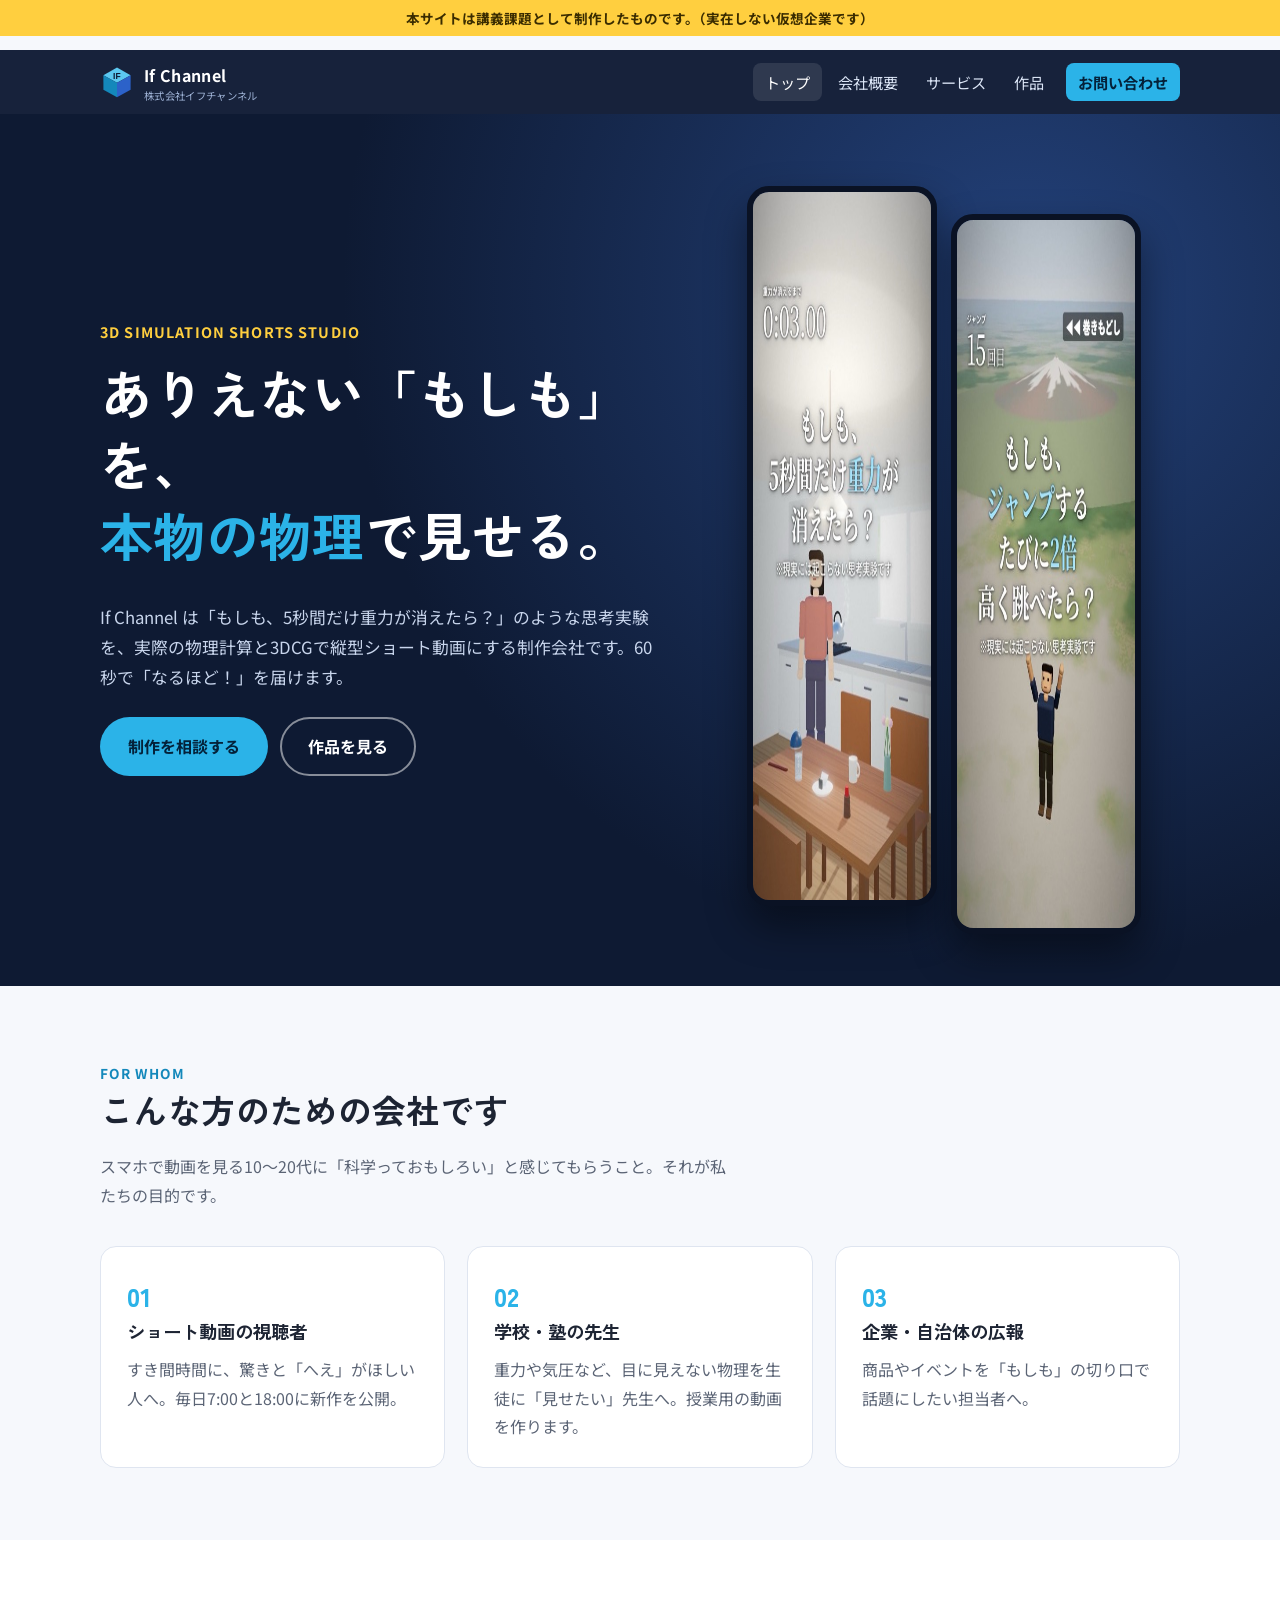
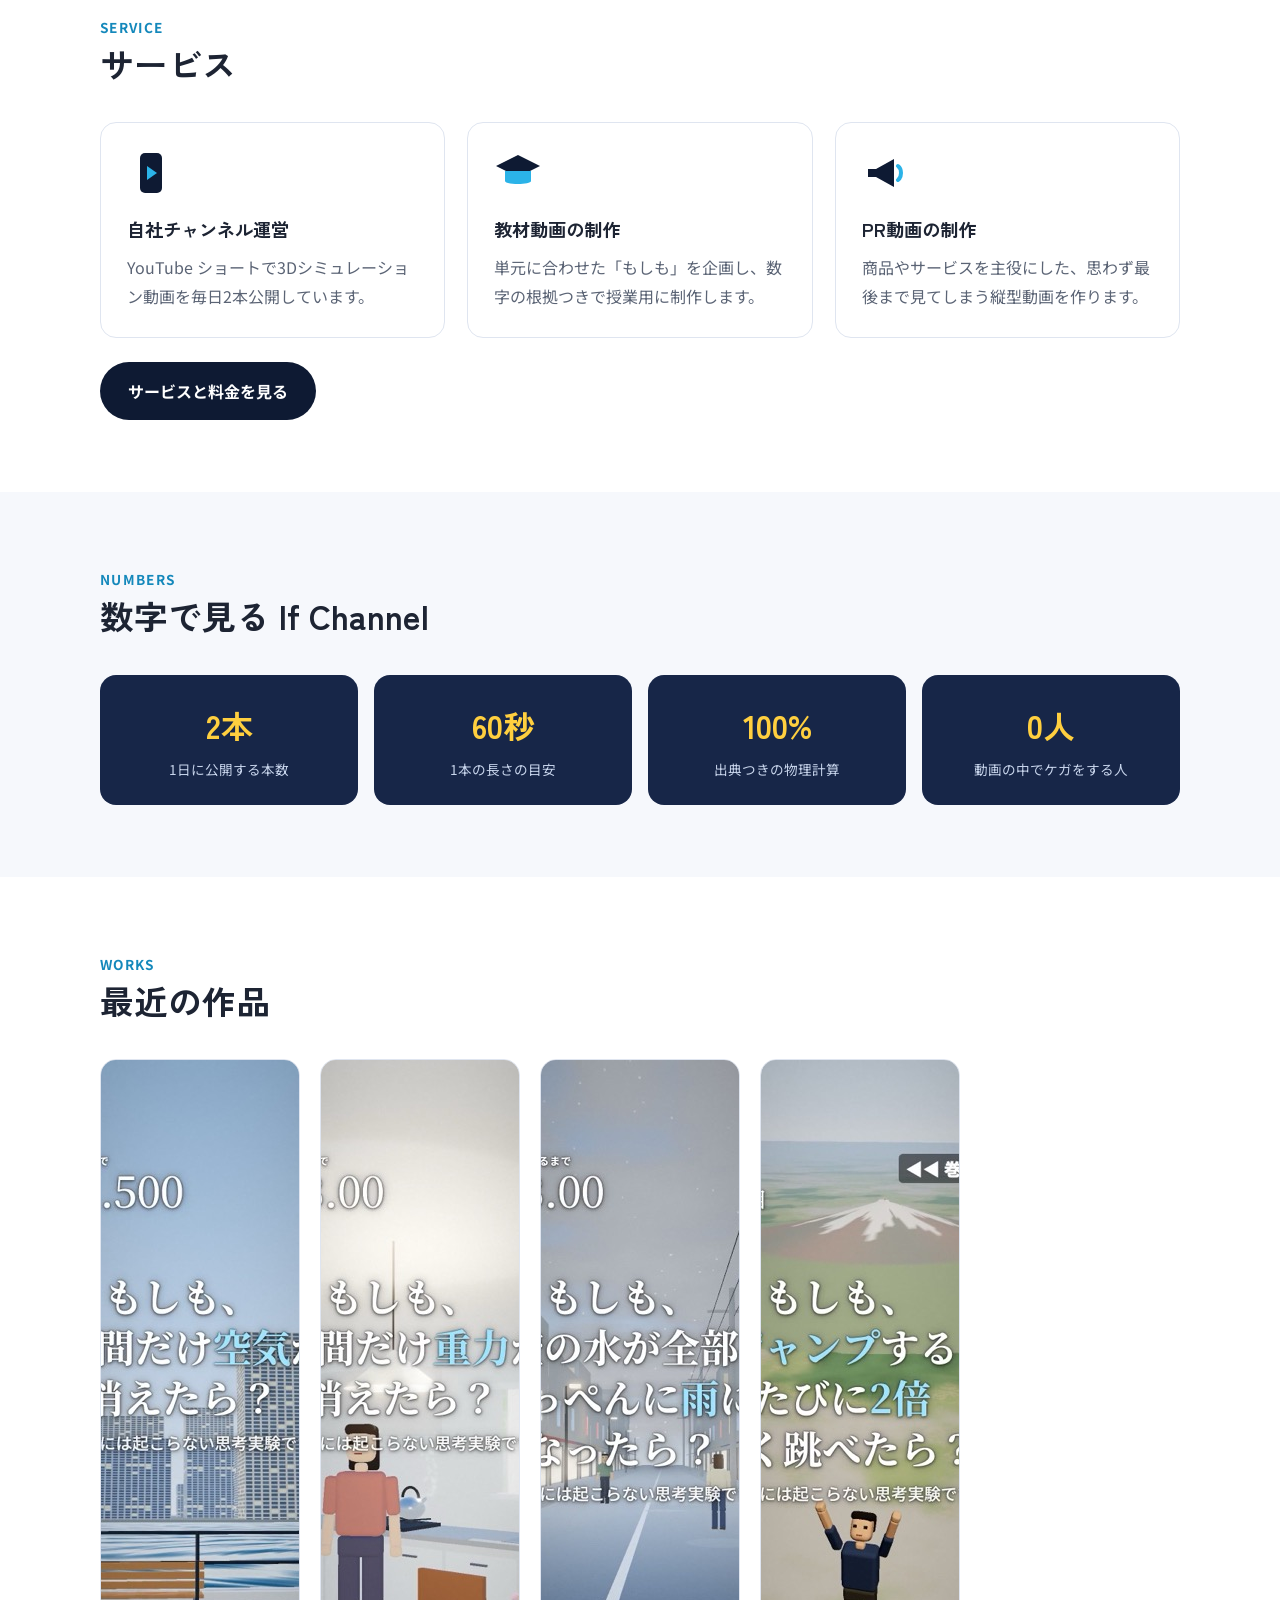
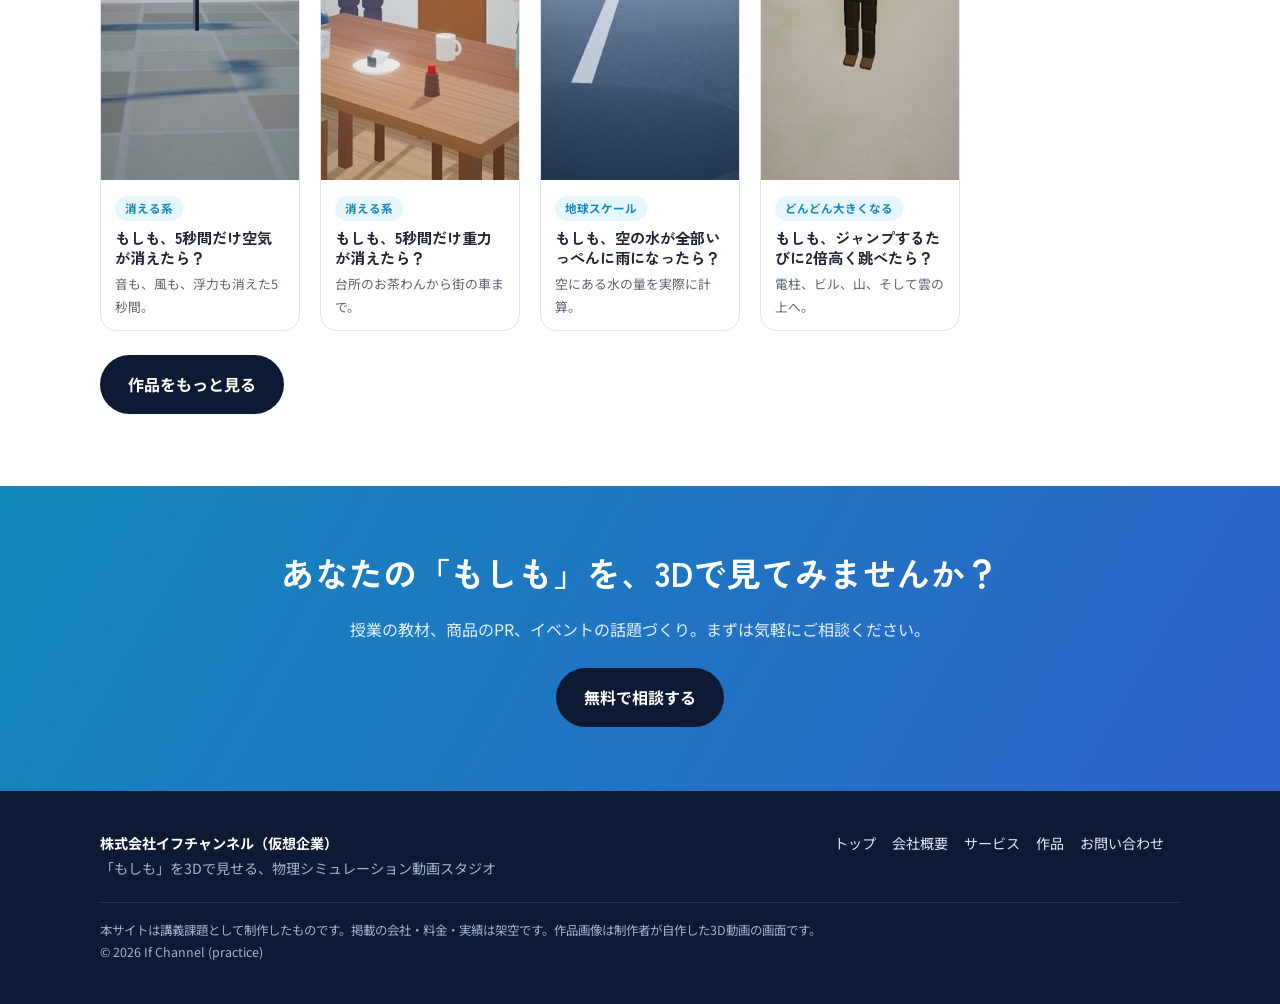
==== index.html @ f94fece5 "【実習】If Channel 仮想企業サイト（講義課題） Co-Authored-By: Claude Opus 5.5 <noreply@anthropic.com>" ====
<!doctype html>
<html lang="ja">
<head>
<meta charset="utf-8">
<meta name="viewport" content="width=device-width, initial-scale=1">
<title>【実習】トップ｜If Channel（株式会社イフチャンネル）</title>
<meta name="description" content="「もしも」を本物の物理で3Dにする、ショート動画スタジオ If Channel（講義課題の仮想企業）">
<link rel="preconnect" href="https://fonts.googleapis.com">
<link rel="preconnect" href="https://fonts.gstatic.com" crossorigin>
<link href="https://fonts.googleapis.com/css2?family=Noto+Sans+JP:wght@400;700&family=Zen+Kaku+Gothic+New:wght@700;900&display=swap" rel="stylesheet">
<link rel="stylesheet" href="style.css">
</head>
<body>
<p class="notice">本サイトは講義課題として制作したものです。（実在しない仮想企業です）</p>
<header class="site-header">
  <div class="wrap">
    <a class="logo" href="index.html"><svg viewBox="0 0 40 40" aria-hidden="true">
<polygon points="20,3 36,12 20,21 4,12" fill="#5cc8f0"/>
<polygon points="4,12 20,21 20,38 4,29" fill="#1488bb"/>
<polygon points="36,12 20,21 20,38 36,29" fill="#2c62c9"/>
<text x="20" y="17" text-anchor="middle" font-size="10" font-weight="900" fill="#0e1a33" font-family="sans-serif">IF</text>
</svg><span>If Channel<small>株式会社イフチャンネル</small></span></a>
    <button class="menu-btn" aria-expanded="false" aria-controls="nav">メニュー</button>
    <nav class="nav" id="nav"><ul><li><a href="index.html" aria-current="page">トップ</a></li><li><a href="about.html">会社概要</a></li><li><a href="service.html">サービス</a></li><li><a href="works.html">作品</a></li><li><a class="nav-cta" href="contact.html">お問い合わせ</a></li></ul></nav>
  </div>
</header>
<main>

<section class="hero">
  <div class="wrap">
    <div>
      <span class="eyebrow">3D SIMULATION SHORTS STUDIO</span>
      <h1>ありえない「もしも」を、<br><em>本物の物理</em>で見せる。</h1>
      <p class="lead">If Channel は「もしも、5秒間だけ重力が消えたら？」のような思考実験を、実際の物理計算と3DCGで縦型ショート動画にする制作会社です。60秒で「なるほど！」を届けます。</p>
      <div class="btns"><a class="btn btn-primary" href="contact.html">制作を相談する</a><a class="btn btn-ghost" href="works.html">作品を見る</a></div>
    </div>
    <div class="hero-phones">
      <img class="phone" src="img/gravity.jpg" alt="3D動画「もしも、5秒間だけ重力が消えたら？」の画面" width="405" height="720">
      <img class="phone" src="img/jump.jpg" alt="3D動画「もしも、ジャンプするたびに2倍高く跳べたら？」の画面" width="405" height="720">
    </div>
  </div>
</section>

<section>
  <div class="wrap">
    <div class="section-head"><span class="label">FOR WHOM</span><h2>こんな方のための会社です</h2>
    <p>スマホで動画を見る10〜20代に「科学っておもしろい」と感じてもらうこと。それが私たちの目的です。</p></div>
    <div class="grid-3">
      <div class="card"><div class="num">01</div><h3>ショート動画の視聴者</h3><p>すき間時間に、驚きと「へえ」がほしい人へ。毎日7:00と18:00に新作を公開。</p></div>
      <div class="card"><div class="num">02</div><h3>学校・塾の先生</h3><p>重力や気圧など、目に見えない物理を生徒に「見せたい」先生へ。授業用の動画を作ります。</p></div>
      <div class="card"><div class="num">03</div><h3>企業・自治体の広報</h3><p>商品やイベントを「もしも」の切り口で話題にしたい担当者へ。</p></div>
    </div>
  </div>
</section>

<section class="alt">
  <div class="wrap">
    <div class="section-head"><span class="label">SERVICE</span><h2>サービス</h2></div>
    <div class="grid-3">
      <div class="card"><svg class="icon" viewBox="0 0 48 48"><rect x="13" y="4" width="22" height="40" rx="5" fill="#0e1a33"/><polygon points="20,17 30,24 20,31" fill="#2bb3e8"/></svg><h3>自社チャンネル運営</h3><p>YouTube ショートで3Dシミュレーション動画を毎日2本公開しています。</p></div>
      <div class="card"><svg class="icon" viewBox="0 0 48 48"><polygon points="24,6 46,17 24,28 2,17" fill="#0e1a33"/><path d="M11 22v10c0 4 26 4 26 0V22" fill="#2bb3e8"/></svg><h3>教材動画の制作</h3><p>単元に合わせた「もしも」を企画し、数字の根拠つきで授業用に制作します。</p></div>
      <div class="card"><svg class="icon" viewBox="0 0 48 48"><path d="M6 20h8l18-10v28L14 28H6z" fill="#0e1a33"/><path d="M36 17c4 3 4 11 0 14" stroke="#2bb3e8" stroke-width="4" fill="none" stroke-linecap="round"/></svg><h3>PR動画の制作</h3><p>商品やサービスを主役にした、思わず最後まで見てしまう縦型動画を作ります。</p></div>
    </div>
    <div class="btns"><a class="btn btn-dark" href="service.html">サービスと料金を見る</a></div>
  </div>
</section>

<section>
  <div class="wrap">
    <div class="section-head"><span class="label">NUMBERS</span><h2>数字で見る If Channel</h2></div>
    <div class="stats">
      <div class="stat"><b>2本</b><span>1日に公開する本数</span></div>
      <div class="stat"><b>60秒</b><span>1本の長さの目安</span></div>
      <div class="stat"><b>100%</b><span>出典つきの物理計算</span></div>
      <div class="stat"><b>0人</b><span>動画の中でケガをする人</span></div>
    </div>
  </div>
</section>

<section class="alt">
  <div class="wrap">
    <div class="section-head"><span class="label">WORKS</span><h2>最近の作品</h2></div>
    <div class="works"><article class="work"><img src="img/air.jpg" alt="3D動画「もしも、5秒間だけ空気が消えたら？」の画面" loading="lazy" width="405" height="720"><div><span class="tag">消える系</span><h3>もしも、5秒間だけ空気が消えたら？</h3><p>音も、風も、浮力も消えた5秒間。</p></div></article><article class="work"><img src="img/gravity.jpg" alt="3D動画「もしも、5秒間だけ重力が消えたら？」の画面" loading="lazy" width="405" height="720"><div><span class="tag">消える系</span><h3>もしも、5秒間だけ重力が消えたら？</h3><p>台所のお茶わんから街の車まで。</p></div></article><article class="work"><img src="img/rain.jpg" alt="3D動画「もしも、空の水が全部いっぺんに雨になったら？」の画面" loading="lazy" width="405" height="720"><div><span class="tag">地球スケール</span><h3>もしも、空の水が全部いっぺんに雨になったら？</h3><p>空にある水の量を実際に計算。</p></div></article><article class="work"><img src="img/jump.jpg" alt="3D動画「もしも、ジャンプするたびに2倍高く跳べたら？」の画面" loading="lazy" width="405" height="720"><div><span class="tag">どんどん大きくなる</span><h3>もしも、ジャンプするたびに2倍高く跳べたら？</h3><p>電柱、ビル、山、そして雲の上へ。</p></div></article></div>
    <div class="btns"><a class="btn btn-dark" href="works.html">作品をもっと見る</a></div>
  </div>
</section>
<section class="cta-band">
  <div class="wrap">
    <h2>あなたの「もしも」を、3Dで見てみませんか？</h2>
    <p>授業の教材、商品のPR、イベントの話題づくり。まずは気軽にご相談ください。</p>
    <div class="btns" style="justify-content:center"><a class="btn btn-dark" href="contact.html">無料で相談する</a></div>
  </div>
</section>

</main>
<footer class="site-footer">
  <div class="wrap">
    <div><b style="color:#fff">株式会社イフチャンネル（仮想企業）</b><br>「もしも」を3Dで見せる、物理シミュレーション動画スタジオ</div>
    <div><a href="index.html">トップ</a><a href="about.html">会社概要</a><a href="service.html">サービス</a><a href="works.html">作品</a><a href="contact.html">お問い合わせ</a></div>
    <p class="copy">本サイトは講義課題として制作したものです。掲載の会社・料金・実績は架空です。作品画像は制作者が自作した3D動画の画面です。<br>&copy; 2026 If Channel (practice)</p>
  </div>
</footer>
<script>
const b=document.querySelector('.menu-btn'),n=document.getElementById('nav');
b.addEventListener('click',()=>{const o=n.classList.toggle('open');b.setAttribute('aria-expanded',o);b.textContent=o?'閉じる':'メニュー';});
</script>
</body>
</html>
---- style.css ----
/* If Channel 仮想企業サイト（講義課題） */
:root {
  --navy: #0e1a33;
  --navy-2: #172648;
  --ink: #1d2433;
  --muted: #5b6475;
  --bg: #f6f8fc;
  --card: #ffffff;
  --line: #dfe5f0;
  --cyan: #2bb3e8;
  --cyan-d: #1488bb;
  --yellow: #ffcf3f;
  --radius: 16px;
  --max: 1120px;
}
* { box-sizing: border-box; }
html { scroll-behavior: smooth; }
body {
  margin: 0;
  font-family: "Noto Sans JP", system-ui, sans-serif;
  color: var(--ink);
  background: var(--bg);
  line-height: 1.8;
  font-size: 16px;
}
img { max-width: 100%; display: block; }
a { color: var(--cyan-d); }
h1, h2, h3 { font-family: "Zen Kaku Gothic New", "Noto Sans JP", sans-serif; line-height: 1.35; margin: 0 0 .6em; }
h2 { font-size: clamp(1.5rem, 3.2vw, 2.1rem); }
h3 { font-size: 1.15rem; }
p { margin: 0 0 1em; }
.wrap { max-width: var(--max); margin: 0 auto; padding: 0 20px; }

/* 実習表示 */
.notice {
  background: var(--yellow);
  color: #3a2c00;
  font-size: .85rem;
  text-align: center;
  padding: 6px 16px;
  font-weight: 700;
}

/* ヘッダー */
.site-header {
  position: sticky; top: 0; z-index: 50;
  background: rgba(14, 26, 51, .96);
  backdrop-filter: blur(6px);
}
.site-header .wrap { display: flex; align-items: center; justify-content: space-between; height: 64px; }
.logo { display: flex; align-items: center; gap: 10px; color: #fff; text-decoration: none; font-weight: 700; letter-spacing: .02em; }
.logo svg { width: 34px; height: 34px; }
.logo small { display: block; font-size: .65rem; color: #9fb3d6; font-weight: 400; line-height: 1.2; }
.nav ul { list-style: none; display: flex; gap: 4px; margin: 0; padding: 0; align-items: center; }
.nav a { color: #dce6f7; text-decoration: none; padding: 8px 12px; border-radius: 8px; font-size: .95rem; }
.nav a:hover, .nav a[aria-current="page"] { color: #fff; background: rgba(255,255,255,.1); }
.nav a.nav-cta { background: var(--cyan); color: #04223a; font-weight: 700; margin-left: 6px; }
.nav a.nav-cta:hover { background: #5cc8f0; }
.menu-btn { display: none; background: none; border: 1px solid rgba(255,255,255,.3); color: #fff; border-radius: 8px; padding: 6px 12px; font-size: .9rem; cursor: pointer; }

/* ヒーロー */
.hero {
  background: radial-gradient(circle at 80% 20%, #23417a 0, transparent 55%), var(--navy);
  color: #fff;
  padding: 72px 0 80px;
  overflow: hidden;
}
.hero .wrap { display: grid; grid-template-columns: 1.2fr 1fr; gap: 40px; align-items: center; }
.eyebrow { display: inline-block; color: var(--yellow); font-weight: 700; font-size: .9rem; letter-spacing: .08em; margin-bottom: 12px; }
.hero h1 { font-size: clamp(2rem, 5vw, 3.3rem); }
.hero h1 em { font-style: normal; color: var(--cyan); }
.hero p.lead { color: #c8d5ec; font-size: 1.05rem; max-width: 34em; }
.hero-phones { display: flex; gap: 14px; justify-content: center; }
.phone { width: 44%; max-width: 190px; border-radius: 22px; border: 6px solid #0a1224; box-shadow: 0 20px 40px rgba(0,0,0,.45); overflow: hidden; background: #000; }
.phone:nth-child(2) { transform: translateY(28px); }
.page-hero { background: var(--navy); color: #fff; padding: 52px 0 44px; }
.page-hero p { color: #c8d5ec; margin: 0; }

/* ボタン */
.btns { display: flex; flex-wrap: wrap; gap: 12px; margin-top: 24px; }
.btn { display: inline-block; text-decoration: none; font-weight: 700; padding: 13px 26px; border-radius: 999px; border: 2px solid transparent; transition: transform .15s, background .15s; }
.btn:hover { transform: translateY(-2px); }
.btn-primary { background: var(--cyan); color: #04223a; }
.btn-primary:hover { background: #5cc8f0; }
.btn-ghost { border-color: rgba(255,255,255,.5); color: #fff; }
.btn-dark { background: var(--navy); color: #fff; }

/* セクション */
section { padding: 72px 0; }
.section-head { margin-bottom: 36px; }
.section-head .label { color: var(--cyan-d); font-weight: 700; font-size: .85rem; letter-spacing: .1em; }
.section-head p { color: var(--muted); max-width: 40em; }
.alt { background: #fff; }

.grid-3 { display: grid; grid-template-columns: repeat(3, 1fr); gap: 22px; }
.grid-2 { display: grid; grid-template-columns: repeat(2, 1fr); gap: 32px; align-items: center; }
.card { background: var(--card); border: 1px solid var(--line); border-radius: var(--radius); padding: 26px; }
.card .num { font-family: "Zen Kaku Gothic New", sans-serif; font-weight: 900; color: var(--cyan); font-size: 1.6rem; }
.card p { color: var(--muted); margin: 0; }
.icon { width: 48px; height: 48px; margin-bottom: 12px; }

.stats { display: grid; grid-template-columns: repeat(4, 1fr); gap: 16px; text-align: center; }
.stat { background: var(--navy-2); color: #fff; border-radius: var(--radius); padding: 22px 10px; }
.stat b { display: block; font-size: 2rem; color: var(--yellow); font-family: "Zen Kaku Gothic New", sans-serif; }
.stat span { font-size: .85rem; color: #c8d5ec; }

/* 作品 */
.works { display: grid; grid-template-columns: repeat(auto-fill, minmax(170px, 1fr)); gap: 20px; }
.work { background: #fff; border: 1px solid var(--line); border-radius: var(--radius); overflow: hidden; }
.work img { aspect-ratio: 9 / 16; object-fit: cover; width: 100%; }
.work div { padding: 12px 14px; }
.work h3 { font-size: .95rem; margin: 0 0 4px; }
.work p { font-size: .8rem; color: var(--muted); margin: 0; }
.tag { display: inline-block; font-size: .72rem; background: #e6f6fd; color: var(--cyan-d); border-radius: 999px; padding: 2px 10px; margin-bottom: 6px; font-weight: 700; }

/* 表 */
table.info { width: 100%; border-collapse: collapse; background: #fff; border-radius: var(--radius); overflow: hidden; }
table.info th, table.info td { text-align: left; padding: 16px 20px; border-bottom: 1px solid var(--line); vertical-align: top; }
table.info th { width: 28%; background: #f0f4fa; font-weight: 700; }

.timeline { list-style: none; padding: 0; margin: 0; border-left: 3px solid var(--cyan); }
.timeline li { padding: 0 0 22px 22px; position: relative; }
.timeline li::before { content: ""; position: absolute; left: -9px; top: 8px; width: 15px; height: 15px; border-radius: 50%; background: #fff; border: 3px solid var(--cyan); }
.timeline b { color: var(--cyan-d); }

/* 料金 */
.price { text-align: center; position: relative; }
.price .yen { font-size: 2rem; font-weight: 900; font-family: "Zen Kaku Gothic New", sans-serif; color: var(--ink); margin: 6px 0; }
.price .yen small { font-size: .9rem; font-weight: 400; color: var(--muted); }
.price ul { text-align: left; padding-left: 1.2em; color: var(--muted); font-size: .92rem; }
.price.featured { border: 2px solid var(--cyan); }
.price .badge { position: absolute; top: -13px; left: 50%; transform: translateX(-50%); background: var(--cyan); color: #04223a; font-size: .75rem; font-weight: 700; padding: 3px 14px; border-radius: 999px; }

/* FAQ */
details { background: #fff; border: 1px solid var(--line); border-radius: 12px; padding: 16px 20px; margin-bottom: 12px; }
summary { font-weight: 700; cursor: pointer; }
details p { margin: 10px 0 0; color: var(--muted); }

/* 図 */
.figure { background: #fff; border: 1px solid var(--line); border-radius: var(--radius); padding: 24px; }
.figure figcaption { font-size: .85rem; color: var(--muted); margin-top: 10px; text-align: center; }
.flow-svg { width: 100%; height: auto; }
.flow-v { display: none; }

/* フォーム */
form.contact { background: #fff; border: 1px solid var(--line); border-radius: var(--radius); padding: 30px; display: grid; gap: 18px; }
form.contact label { font-weight: 700; font-size: .92rem; display: grid; gap: 6px; }
form.contact .req { color: #d23c3c; font-size: .75rem; margin-left: 6px; }
form.contact input, form.contact select, form.contact textarea {
  font: inherit; padding: 12px 14px; border: 1px solid #c7d0de; border-radius: 10px; background: #fbfcfe; width: 100%;
}
form.contact input:focus, form.contact select:focus, form.contact textarea:focus { outline: 3px solid rgba(43,179,232,.35); border-color: var(--cyan); }
.form-msg { display: none; background: #e9f9ef; border: 1px solid #8fd6a8; color: #1d6b3a; padding: 14px 18px; border-radius: 10px; }
.form-note { font-size: .82rem; color: var(--muted); }

/* CTA帯 */
.cta-band { background: linear-gradient(120deg, var(--cyan-d), #2c62c9); color: #fff; text-align: center; padding: 64px 0; }
.cta-band p { color: #e3f1ff; }

/* フッター */
.site-footer { background: var(--navy); color: #9fb3d6; padding: 40px 0 28px; font-size: .88rem; }
.site-footer .wrap { display: flex; flex-wrap: wrap; justify-content: space-between; gap: 20px; }
.site-footer a { color: #dce6f7; text-decoration: none; margin-right: 16px; }
.site-footer .copy { width: 100%; border-top: 1px solid rgba(255,255,255,.1); padding-top: 16px; font-size: .78rem; }

/* スマートフォン */
@media (max-width: 860px) {
  .menu-btn { display: block; }
  .nav { position: absolute; top: 64px; left: 0; right: 0; background: var(--navy); display: none; padding: 8px 16px 18px; }
  .nav.open { display: block; }
  .nav ul { flex-direction: column; align-items: stretch; }
  .nav a { display: block; padding: 12px; }
  .nav a.nav-cta { margin: 8px 0 0; text-align: center; }
  .hero { padding: 48px 0 64px; }
  .hero .wrap, .grid-2 { grid-template-columns: 1fr; }
  .grid-3 { grid-template-columns: 1fr; }
  .stats { grid-template-columns: repeat(2, 1fr); }
  section { padding: 52px 0; }
  table.info th, table.info td { display: block; width: 100%; }
  table.info th { padding-bottom: 6px; }
  table.info td { padding-top: 6px; }
  .flow-h { display: none; }
  .flow-v { display: block; max-width: 320px; margin: 0 auto; }
  form.contact { padding: 20px; }
}
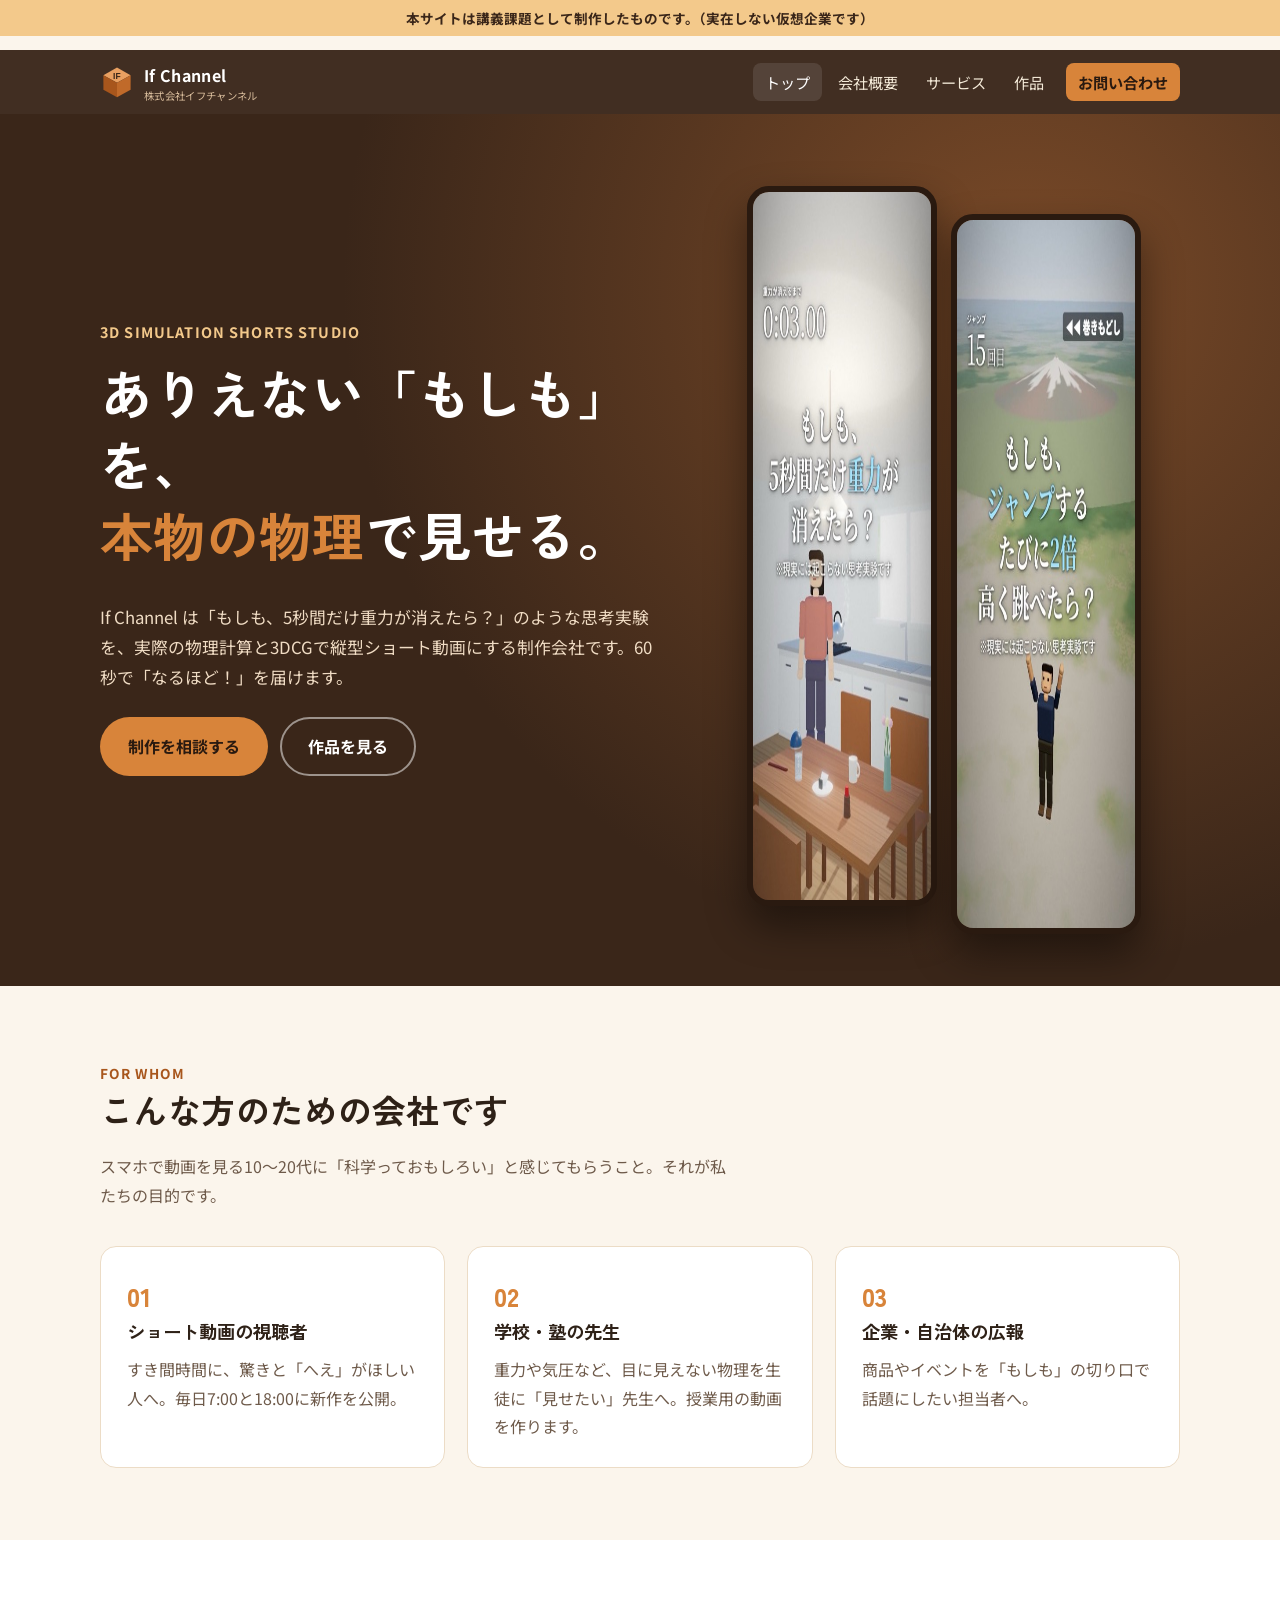
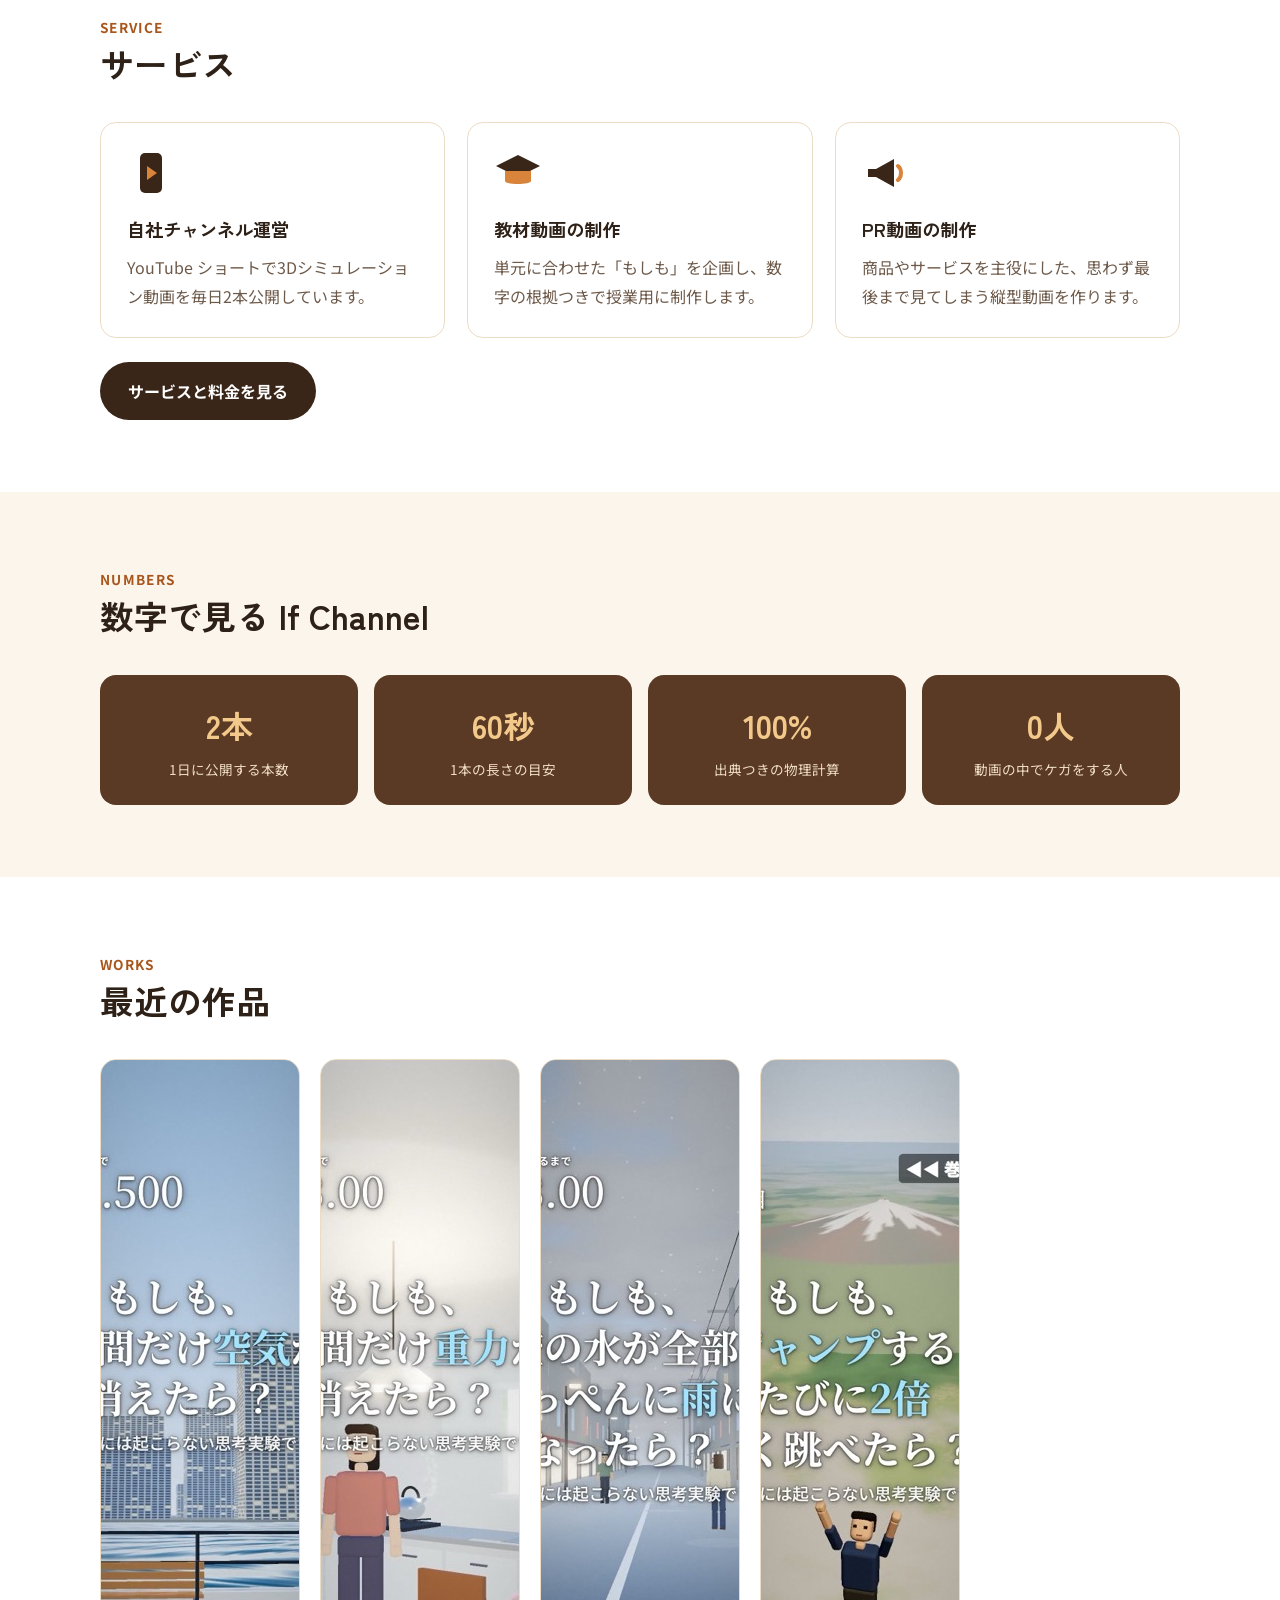
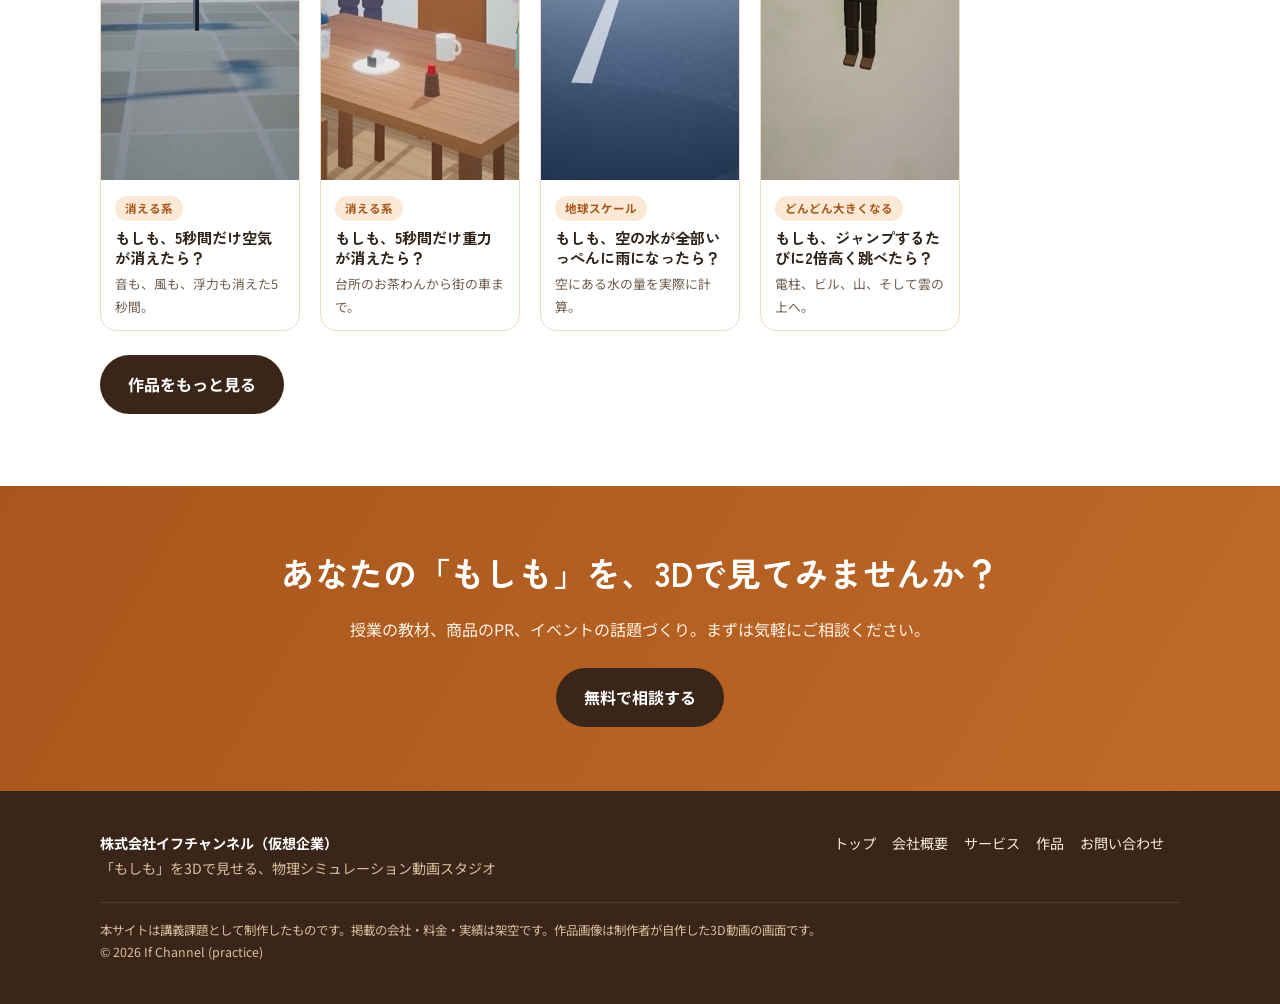
==== commit 70533305: "配色をチャンネルアイコンの柴犬の色に変更 Co-Authored-By: Claude Opus 5.5 <noreply@anthropic.com>" ====
--- a/index.html
+++ b/index.html
@@ -15,10 +15,10 @@
 <header class="site-header">
   <div class="wrap">
     <a class="logo" href="index.html"><svg viewBox="0 0 40 40" aria-hidden="true">
-<polygon points="20,3 36,12 20,21 4,12" fill="#5cc8f0"/>
-<polygon points="4,12 20,21 20,38 4,29" fill="#1488bb"/>
-<polygon points="36,12 20,21 20,38 36,29" fill="#2c62c9"/>
-<text x="20" y="17" text-anchor="middle" font-size="10" font-weight="900" fill="#0e1a33" font-family="sans-serif">IF</text>
+<polygon points="20,3 36,12 20,21 4,12" fill="#e9a061"/>
+<polygon points="4,12 20,21 20,38 4,29" fill="#a8561c"/>
+<polygon points="36,12 20,21 20,38 36,29" fill="#c06a2a"/>
+<text x="20" y="17" text-anchor="middle" font-size="10" font-weight="900" fill="#3a2619" font-family="sans-serif">IF</text>
 </svg><span>If Channel<small>株式会社イフチャンネル</small></span></a>
     <button class="menu-btn" aria-expanded="false" aria-controls="nav">メニュー</button>
     <nav class="nav" id="nav"><ul><li><a href="index.html" aria-current="page">トップ</a></li><li><a href="about.html">会社概要</a></li><li><a href="service.html">サービス</a></li><li><a href="works.html">作品</a></li><li><a class="nav-cta" href="contact.html">お問い合わせ</a></li></ul></nav>
@@ -57,9 +57,9 @@
   <div class="wrap">
     <div class="section-head"><span class="label">SERVICE</span><h2>サービス</h2></div>
     <div class="grid-3">
-      <div class="card"><svg class="icon" viewBox="0 0 48 48"><rect x="13" y="4" width="22" height="40" rx="5" fill="#0e1a33"/><polygon points="20,17 30,24 20,31" fill="#2bb3e8"/></svg><h3>自社チャンネル運営</h3><p>YouTube ショートで3Dシミュレーション動画を毎日2本公開しています。</p></div>
-      <div class="card"><svg class="icon" viewBox="0 0 48 48"><polygon points="24,6 46,17 24,28 2,17" fill="#0e1a33"/><path d="M11 22v10c0 4 26 4 26 0V22" fill="#2bb3e8"/></svg><h3>教材動画の制作</h3><p>単元に合わせた「もしも」を企画し、数字の根拠つきで授業用に制作します。</p></div>
-      <div class="card"><svg class="icon" viewBox="0 0 48 48"><path d="M6 20h8l18-10v28L14 28H6z" fill="#0e1a33"/><path d="M36 17c4 3 4 11 0 14" stroke="#2bb3e8" stroke-width="4" fill="none" stroke-linecap="round"/></svg><h3>PR動画の制作</h3><p>商品やサービスを主役にした、思わず最後まで見てしまう縦型動画を作ります。</p></div>
+      <div class="card"><svg class="icon" viewBox="0 0 48 48"><rect x="13" y="4" width="22" height="40" rx="5" fill="#3a2619"/><polygon points="20,17 30,24 20,31" fill="#d8843a"/></svg><h3>自社チャンネル運営</h3><p>YouTube ショートで3Dシミュレーション動画を毎日2本公開しています。</p></div>
+      <div class="card"><svg class="icon" viewBox="0 0 48 48"><polygon points="24,6 46,17 24,28 2,17" fill="#3a2619"/><path d="M11 22v10c0 4 26 4 26 0V22" fill="#d8843a"/></svg><h3>教材動画の制作</h3><p>単元に合わせた「もしも」を企画し、数字の根拠つきで授業用に制作します。</p></div>
+      <div class="card"><svg class="icon" viewBox="0 0 48 48"><path d="M6 20h8l18-10v28L14 28H6z" fill="#3a2619"/><path d="M36 17c4 3 4 11 0 14" stroke="#d8843a" stroke-width="4" fill="none" stroke-linecap="round"/></svg><h3>PR動画の制作</h3><p>商品やサービスを主役にした、思わず最後まで見てしまう縦型動画を作ります。</p></div>
     </div>
     <div class="btns"><a class="btn btn-dark" href="service.html">サービスと料金を見る</a></div>
   </div>
--- a/style.css
+++ b/style.css
@@ -1,15 +1,15 @@
 /* If Channel 仮想企業サイト（講義課題） */
 :root {
-  --navy: #0e1a33;
-  --navy-2: #172648;
-  --ink: #1d2433;
-  --muted: #5b6475;
-  --bg: #f6f8fc;
+  --navy: #3a2619;
+  --navy-2: #5a3a24;
+  --ink: #2e2117;
+  --muted: #6e5a4a;
+  --bg: #fbf5ec;
   --card: #ffffff;
-  --line: #dfe5f0;
-  --cyan: #2bb3e8;
-  --cyan-d: #1488bb;
-  --yellow: #ffcf3f;
+  --line: #ecdcc6;
+  --cyan: #d8843a;
+  --cyan-d: #a8561c;
+  --yellow: #f3c98b;
   --radius: 16px;
   --max: 1120px;
 }
@@ -34,7 +34,7 @@
 /* 実習表示 */
 .notice {
   background: var(--yellow);
-  color: #3a2c00;
+  color: #3a2619;
   font-size: .85rem;
   text-align: center;
   padding: 6px 16px;
@@ -44,23 +44,23 @@
 /* ヘッダー */
 .site-header {
   position: sticky; top: 0; z-index: 50;
-  background: rgba(14, 26, 51, .96);
+  background: rgba(58, 38, 25, .96);
   backdrop-filter: blur(6px);
 }
 .site-header .wrap { display: flex; align-items: center; justify-content: space-between; height: 64px; }
 .logo { display: flex; align-items: center; gap: 10px; color: #fff; text-decoration: none; font-weight: 700; letter-spacing: .02em; }
 .logo svg { width: 34px; height: 34px; }
-.logo small { display: block; font-size: .65rem; color: #9fb3d6; font-weight: 400; line-height: 1.2; }
+.logo small { display: block; font-size: .65rem; color: #d9bd9c; font-weight: 400; line-height: 1.2; }
 .nav ul { list-style: none; display: flex; gap: 4px; margin: 0; padding: 0; align-items: center; }
-.nav a { color: #dce6f7; text-decoration: none; padding: 8px 12px; border-radius: 8px; font-size: .95rem; }
+.nav a { color: #f4ead8; text-decoration: none; padding: 8px 12px; border-radius: 8px; font-size: .95rem; }
 .nav a:hover, .nav a[aria-current="page"] { color: #fff; background: rgba(255,255,255,.1); }
-.nav a.nav-cta { background: var(--cyan); color: #04223a; font-weight: 700; margin-left: 6px; }
-.nav a.nav-cta:hover { background: #5cc8f0; }
+.nav a.nav-cta { background: var(--cyan); color: #2a1a10; font-weight: 700; margin-left: 6px; }
+.nav a.nav-cta:hover { background: #e9a061; }
 .menu-btn { display: none; background: none; border: 1px solid rgba(255,255,255,.3); color: #fff; border-radius: 8px; padding: 6px 12px; font-size: .9rem; cursor: pointer; }
 
 /* ヒーロー */
 .hero {
-  background: radial-gradient(circle at 80% 20%, #23417a 0, transparent 55%), var(--navy);
+  background: radial-gradient(circle at 80% 20%, #7a4a28 0, transparent 55%), var(--navy);
   color: #fff;
   padding: 72px 0 80px;
   overflow: hidden;
@@ -69,19 +69,19 @@
 .eyebrow { display: inline-block; color: var(--yellow); font-weight: 700; font-size: .9rem; letter-spacing: .08em; margin-bottom: 12px; }
 .hero h1 { font-size: clamp(2rem, 5vw, 3.3rem); }
 .hero h1 em { font-style: normal; color: var(--cyan); }
-.hero p.lead { color: #c8d5ec; font-size: 1.05rem; max-width: 34em; }
+.hero p.lead { color: #f0dcc4; font-size: 1.05rem; max-width: 34em; }
 .hero-phones { display: flex; gap: 14px; justify-content: center; }
-.phone { width: 44%; max-width: 190px; border-radius: 22px; border: 6px solid #0a1224; box-shadow: 0 20px 40px rgba(0,0,0,.45); overflow: hidden; background: #000; }
+.phone { width: 44%; max-width: 190px; border-radius: 22px; border: 6px solid #2a1a10; box-shadow: 0 20px 40px rgba(0,0,0,.45); overflow: hidden; background: #000; }
 .phone:nth-child(2) { transform: translateY(28px); }
 .page-hero { background: var(--navy); color: #fff; padding: 52px 0 44px; }
-.page-hero p { color: #c8d5ec; margin: 0; }
+.page-hero p { color: #f0dcc4; margin: 0; }
 
 /* ボタン */
 .btns { display: flex; flex-wrap: wrap; gap: 12px; margin-top: 24px; }
 .btn { display: inline-block; text-decoration: none; font-weight: 700; padding: 13px 26px; border-radius: 999px; border: 2px solid transparent; transition: transform .15s, background .15s; }
 .btn:hover { transform: translateY(-2px); }
-.btn-primary { background: var(--cyan); color: #04223a; }
-.btn-primary:hover { background: #5cc8f0; }
+.btn-primary { background: var(--cyan); color: #2a1a10; }
+.btn-primary:hover { background: #e9a061; }
 .btn-ghost { border-color: rgba(255,255,255,.5); color: #fff; }
 .btn-dark { background: var(--navy); color: #fff; }
 
@@ -102,7 +102,7 @@
 .stats { display: grid; grid-template-columns: repeat(4, 1fr); gap: 16px; text-align: center; }
 .stat { background: var(--navy-2); color: #fff; border-radius: var(--radius); padding: 22px 10px; }
 .stat b { display: block; font-size: 2rem; color: var(--yellow); font-family: "Zen Kaku Gothic New", sans-serif; }
-.stat span { font-size: .85rem; color: #c8d5ec; }
+.stat span { font-size: .85rem; color: #f0dcc4; }
 
 /* 作品 */
 .works { display: grid; grid-template-columns: repeat(auto-fill, minmax(170px, 1fr)); gap: 20px; }
@@ -111,12 +111,12 @@
 .work div { padding: 12px 14px; }
 .work h3 { font-size: .95rem; margin: 0 0 4px; }
 .work p { font-size: .8rem; color: var(--muted); margin: 0; }
-.tag { display: inline-block; font-size: .72rem; background: #e6f6fd; color: var(--cyan-d); border-radius: 999px; padding: 2px 10px; margin-bottom: 6px; font-weight: 700; }
+.tag { display: inline-block; font-size: .72rem; background: #fbe9d6; color: var(--cyan-d); border-radius: 999px; padding: 2px 10px; margin-bottom: 6px; font-weight: 700; }
 
 /* 表 */
 table.info { width: 100%; border-collapse: collapse; background: #fff; border-radius: var(--radius); overflow: hidden; }
 table.info th, table.info td { text-align: left; padding: 16px 20px; border-bottom: 1px solid var(--line); vertical-align: top; }
-table.info th { width: 28%; background: #f0f4fa; font-weight: 700; }
+table.info th { width: 28%; background: #f7ecdd; font-weight: 700; }
 
 .timeline { list-style: none; padding: 0; margin: 0; border-left: 3px solid var(--cyan); }
 .timeline li { padding: 0 0 22px 22px; position: relative; }
@@ -129,7 +129,7 @@
 .price .yen small { font-size: .9rem; font-weight: 400; color: var(--muted); }
 .price ul { text-align: left; padding-left: 1.2em; color: var(--muted); font-size: .92rem; }
 .price.featured { border: 2px solid var(--cyan); }
-.price .badge { position: absolute; top: -13px; left: 50%; transform: translateX(-50%); background: var(--cyan); color: #04223a; font-size: .75rem; font-weight: 700; padding: 3px 14px; border-radius: 999px; }
+.price .badge { position: absolute; top: -13px; left: 50%; transform: translateX(-50%); background: var(--cyan); color: #2a1a10; font-size: .75rem; font-weight: 700; padding: 3px 14px; border-radius: 999px; }
 
 /* FAQ */
 details { background: #fff; border: 1px solid var(--line); border-radius: 12px; padding: 16px 20px; margin-bottom: 12px; }
@@ -147,20 +147,20 @@
 form.contact label { font-weight: 700; font-size: .92rem; display: grid; gap: 6px; }
 form.contact .req { color: #d23c3c; font-size: .75rem; margin-left: 6px; }
 form.contact input, form.contact select, form.contact textarea {
-  font: inherit; padding: 12px 14px; border: 1px solid #c7d0de; border-radius: 10px; background: #fbfcfe; width: 100%;
+  font: inherit; padding: 12px 14px; border: 1px solid #dcc7ad; border-radius: 10px; background: #fffcf7; width: 100%;
 }
-form.contact input:focus, form.contact select:focus, form.contact textarea:focus { outline: 3px solid rgba(43,179,232,.35); border-color: var(--cyan); }
+form.contact input:focus, form.contact select:focus, form.contact textarea:focus { outline: 3px solid rgba(216,132,58,.35); border-color: var(--cyan); }
 .form-msg { display: none; background: #e9f9ef; border: 1px solid #8fd6a8; color: #1d6b3a; padding: 14px 18px; border-radius: 10px; }
 .form-note { font-size: .82rem; color: var(--muted); }
 
 /* CTA帯 */
-.cta-band { background: linear-gradient(120deg, var(--cyan-d), #2c62c9); color: #fff; text-align: center; padding: 64px 0; }
-.cta-band p { color: #e3f1ff; }
+.cta-band { background: linear-gradient(120deg, var(--cyan-d), #c06a2a); color: #fff; text-align: center; padding: 64px 0; }
+.cta-band p { color: #fff1e2; }
 
 /* フッター */
-.site-footer { background: var(--navy); color: #9fb3d6; padding: 40px 0 28px; font-size: .88rem; }
+.site-footer { background: var(--navy); color: #d9bd9c; padding: 40px 0 28px; font-size: .88rem; }
 .site-footer .wrap { display: flex; flex-wrap: wrap; justify-content: space-between; gap: 20px; }
-.site-footer a { color: #dce6f7; text-decoration: none; margin-right: 16px; }
+.site-footer a { color: #f4ead8; text-decoration: none; margin-right: 16px; }
 .site-footer .copy { width: 100%; border-top: 1px solid rgba(255,255,255,.1); padding-top: 16px; font-size: .78rem; }
 
 /* スマートフォン */
